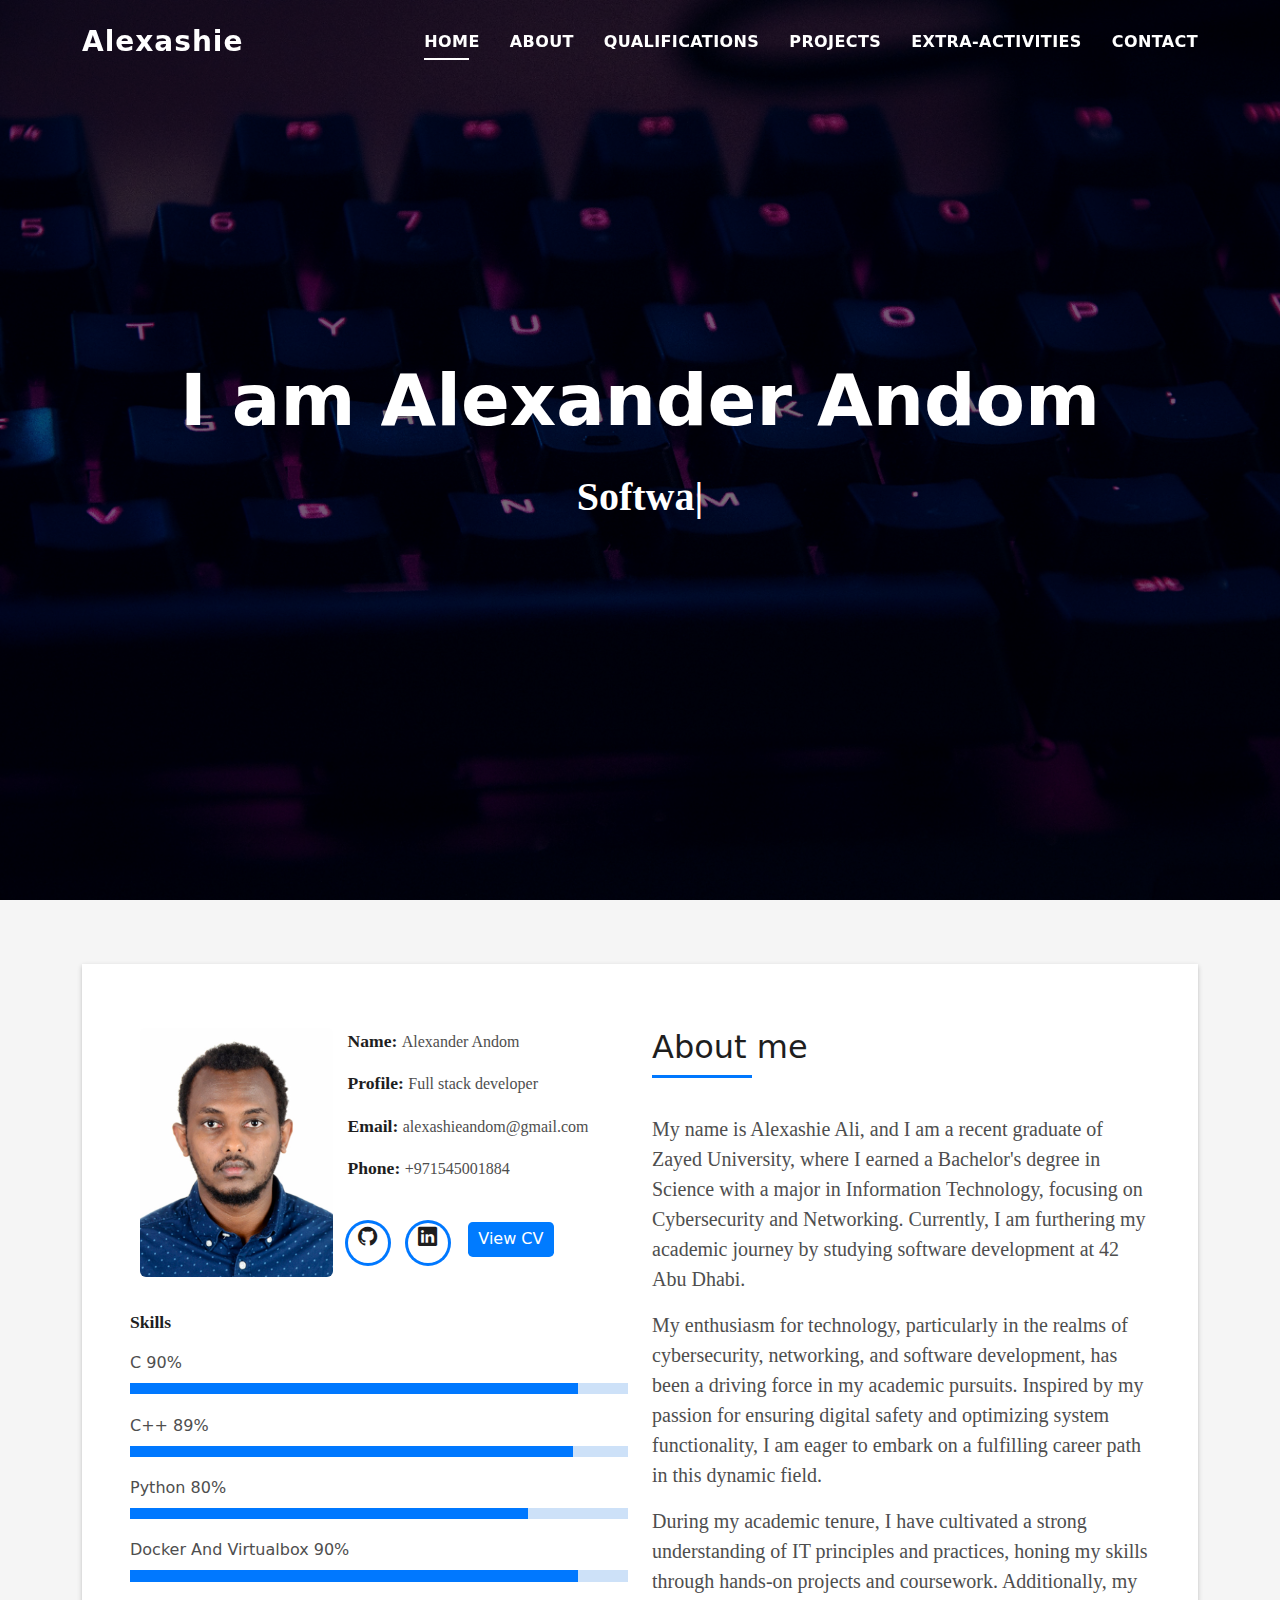
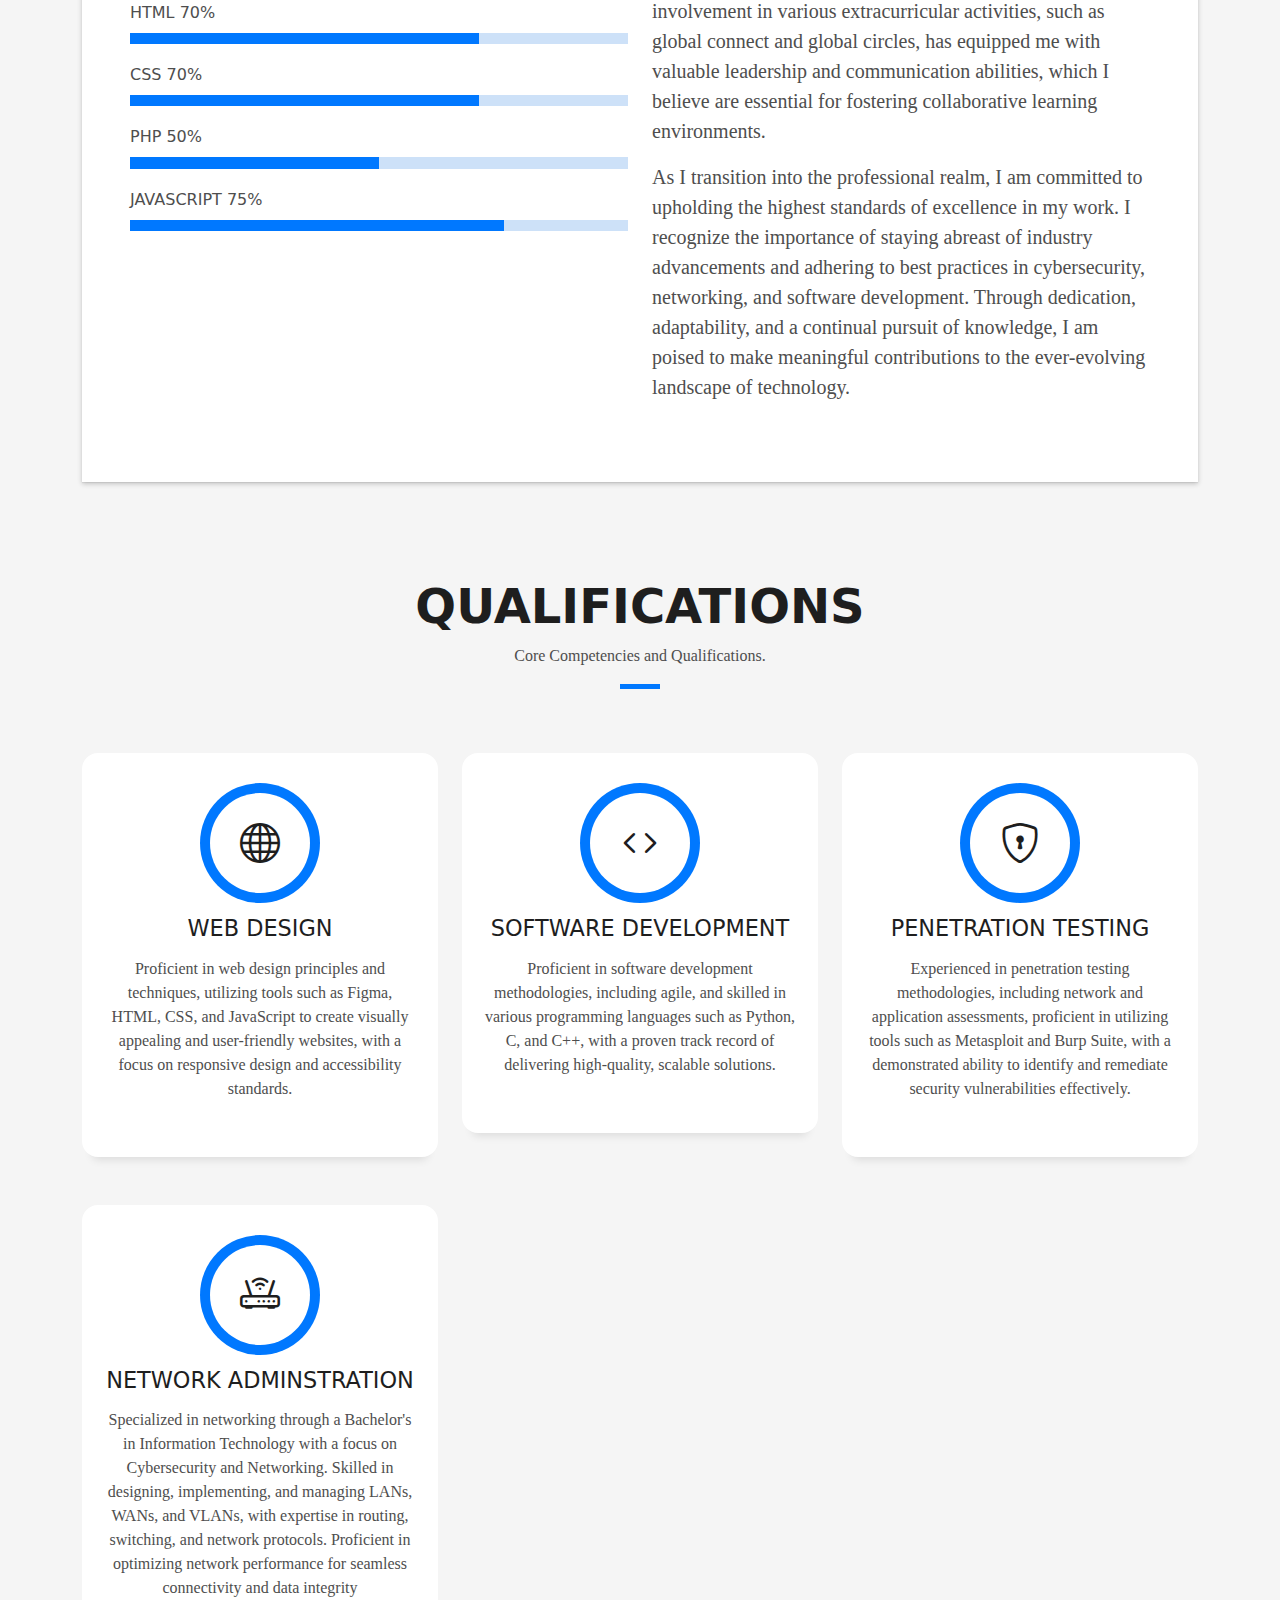
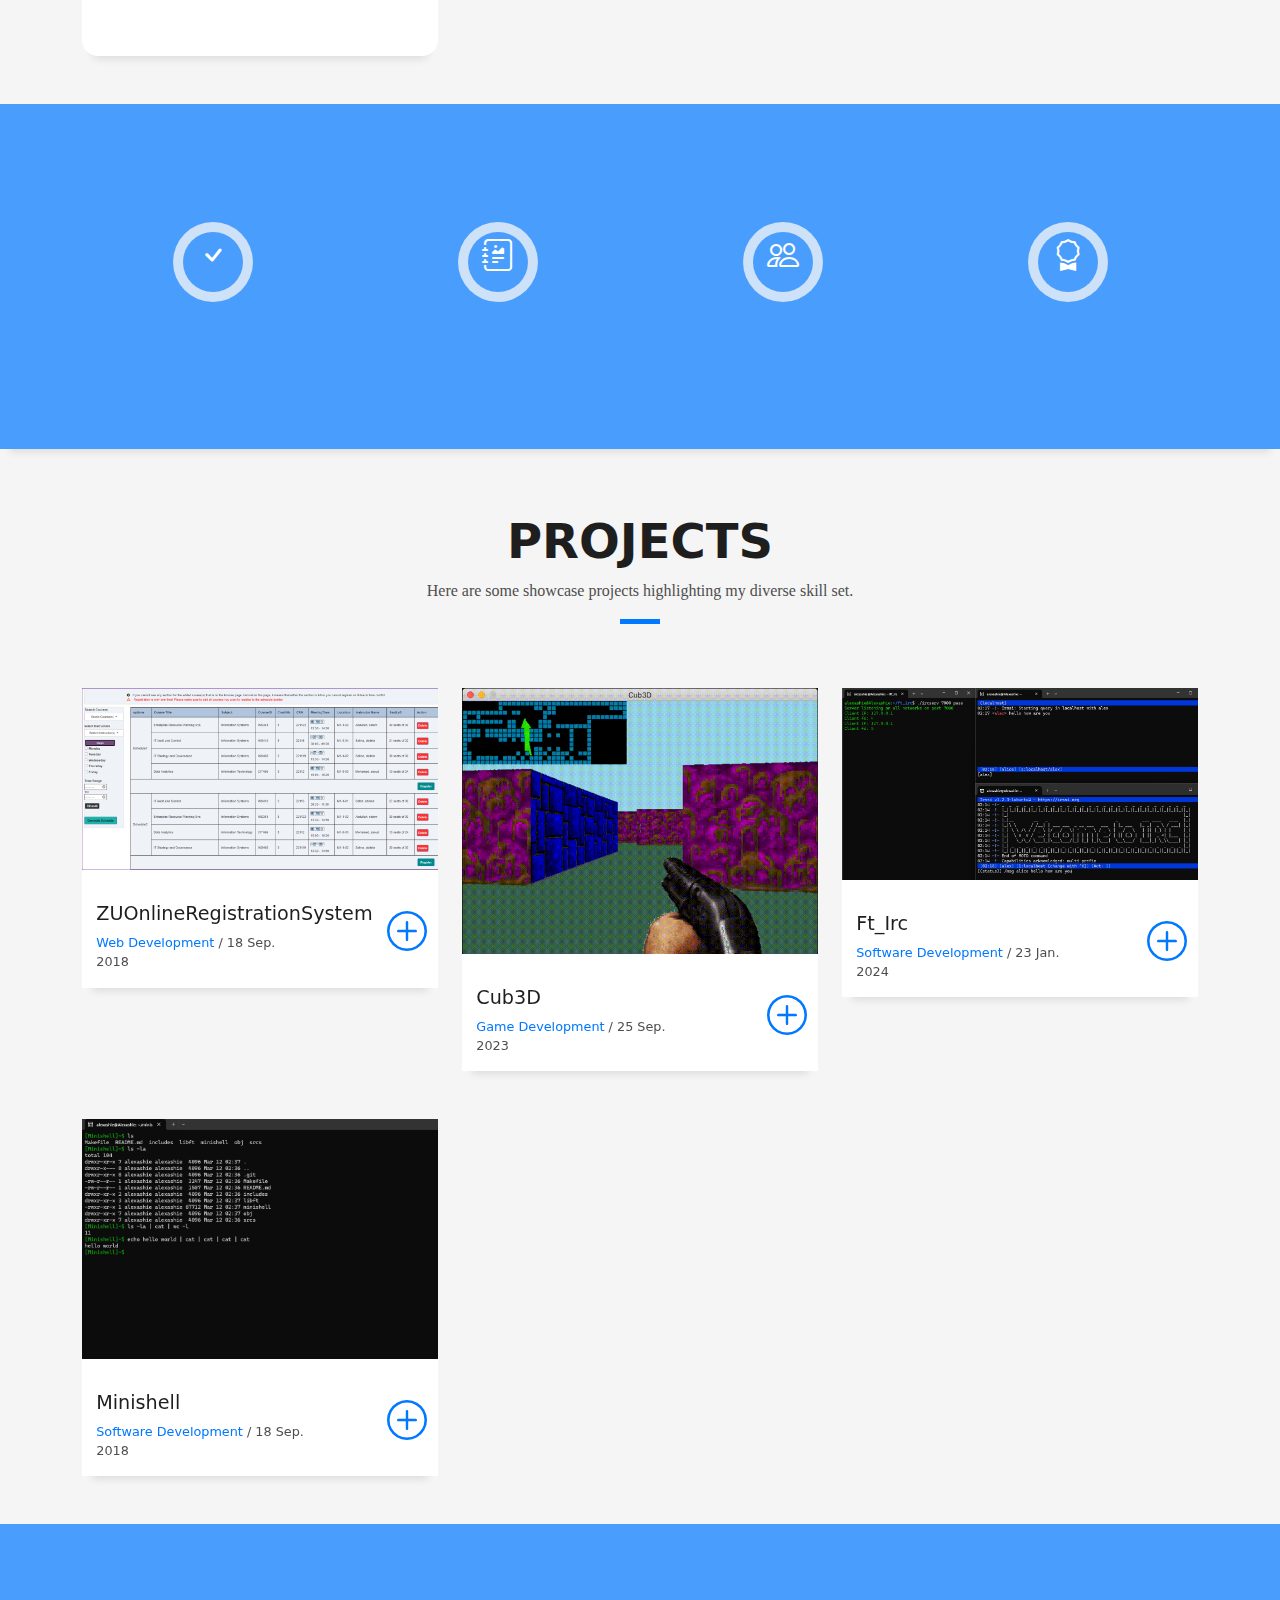
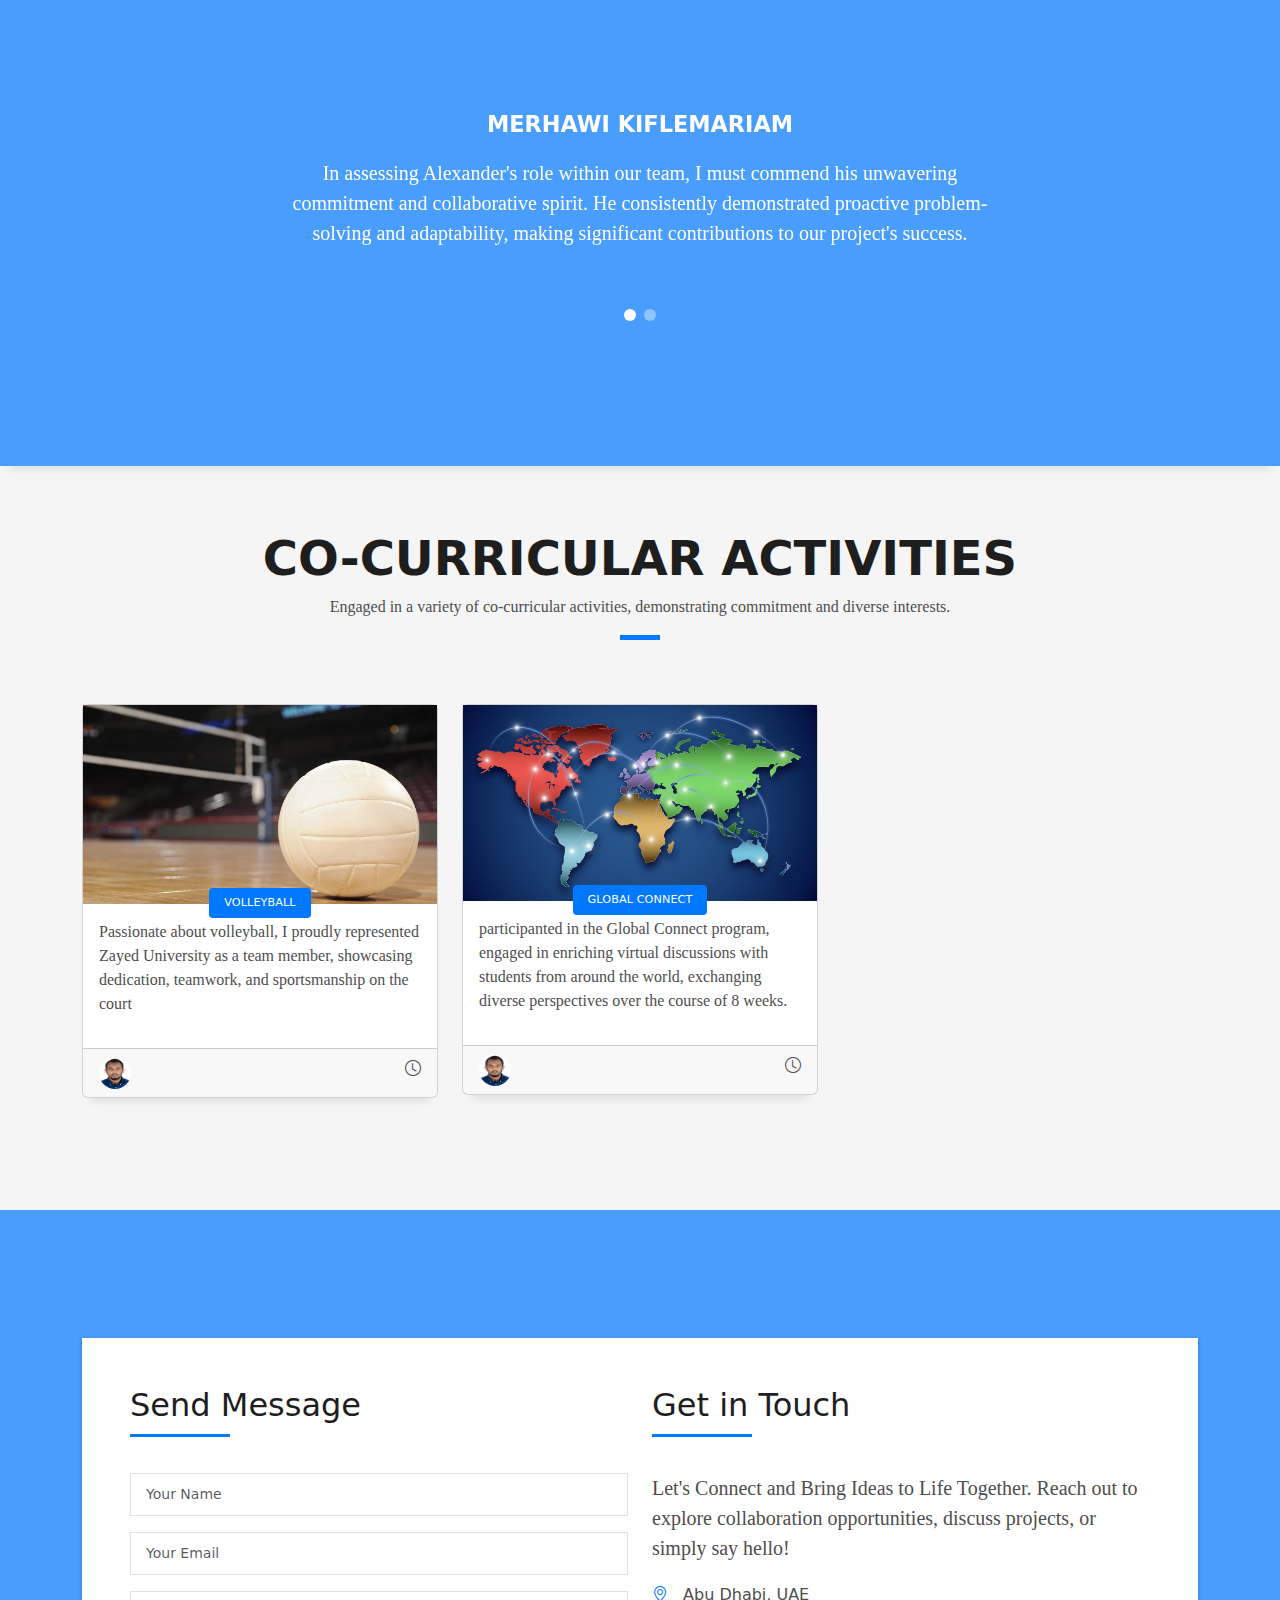
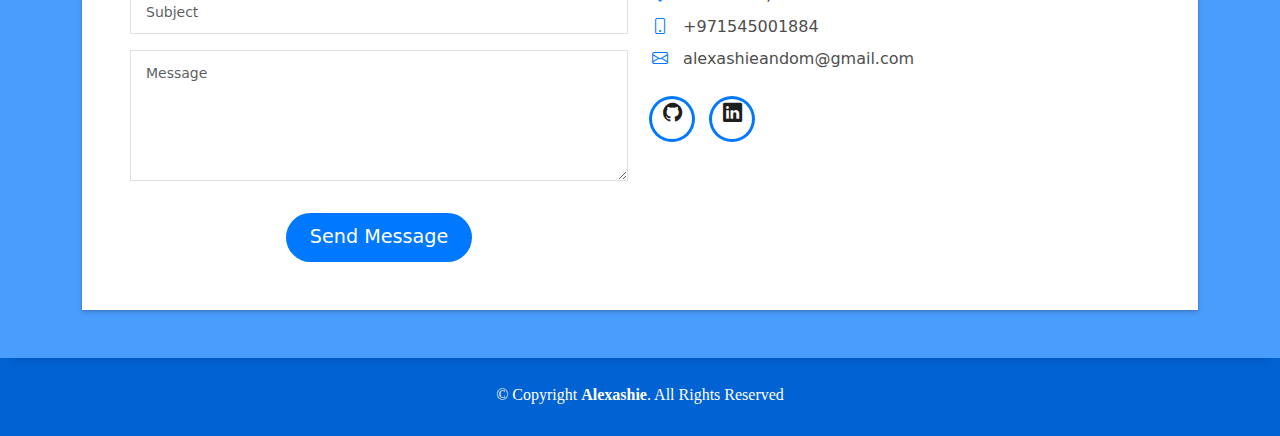
==== index.html @ c7b8df03 "epor" ====
<!DOCTYPE html>
<html lang="en">

<head>
  <meta charset="utf-8">
  <meta content="width=device-width, initial-scale=1.0" name="viewport">

  <title>AlexAshie Bootstrap Portfolio Template - Index</title>
  <meta content="" name="description">
  <meta content="" name="keywords">

  <!-- Favicons -->
  <link href="assets/img/favicon.png" rel="icon">
  <link href="assets/img/apple-touch-icon.png" rel="apple-touch-icon">

  <!-- Vendor CSS Files -->
  <link href="assets/vendor/bootstrap/css/bootstrap.min.css" rel="stylesheet">
  <link href="assets/vendor/bootstrap-icons/bootstrap-icons.css" rel="stylesheet">
  <link href="assets/vendor/glightbox/css/glightbox.min.css" rel="stylesheet">
  <link href="assets/vendor/swiper/swiper-bundle.min.css" rel="stylesheet">

  <!-- Template Main CSS File -->
  <link href="assets/css/style.css" rel="stylesheet">

</head>

<body>

  <!-- ======= Header ======= -->
  <header id="header" class="fixed-top">
    <div class="container d-flex align-items-center justify-content-between">

      <h1 class="logo"><a href="index.html">Alexashie</a></h1>
      <!-- Uncomment below if you prefer to use an image logo -->
      <!-- <a href="index.html" class="logo"><img src="assets/img/logo.png" alt="" class="img-fluid"></a>-->

      <nav id="navbar" class="navbar">
        <ul>
          <li><a class="nav-link scrollto active" href="#hero">Home</a></li>
          <li><a class="nav-link scrollto" href="#about">About</a></li>
          <li><a class="nav-link scrollto" href="#services">Qualifications</a></li>
          <li><a class="nav-link scrollto " href="#work">Projects</a></li>
          <li><a class="nav-link scrollto " href="#blog">extra-activities</a></li>
          <!-- <li class="dropdown"><a href="#"><span>Drop Down</span> <i class="bi bi-chevron-down"></i></a>
          </li> -->
          <li><a class="nav-link scrollto" href="#contact">Contact</a></li>
        </ul>
        <i class="bi bi-list mobile-nav-toggle"></i>
      </nav><!-- .navbar -->

    </div>
  </header><!-- End Header -->

  <!-- ======= Hero Section ======= -->
  <div id="hero" class="hero route bg-image" style="background-image: url(assets/img/mybg2.jpg)">
    <div class="overlay-itro"></div>
    <div class="hero-content display-table">
      <div class="table-cell">
        <div class="container">
          <!--<p class="display-6 color-d">Hello, world!</p>-->
          <h1 class="hero-title mb-4">I am Alexander Andom</h1>
          <p class="hero-subtitle"><span class="typed" data-typed-items="Software Developer, Penetration Tester, Network Adminstrator"></span></p>
          <!-- <p class="pt-3"><a class="btn btn-primary btn js-scroll px-4" href="#about" role="button">Learn More</a></p> -->
        </div>
      </div>
    </div>
  </div><!-- End Hero Section -->

  <main id="main">

    <!-- ======= About Section ======= -->
    <section id="about" class="about-mf sect-pt4 route">
      <div class="container">
        <div class="row">
          <div class="col-sm-12">
            <div class="box-shadow-full">
              <div class="row">
                <div class="col-md-6">
                  <div class="row">
                    <div class="col-sm-6 col-md-5">
                      <div class="about-img">
                        <img src="assets/img/testimonial-3.jpeg" class="img-fluid rounded b-shadow-a" alt="">
                      </div>
                    </div>
                    <div class="col-sm-6 col-md-7">
                      <div class="about-info">
                        <p><span class="title-s">Name: </span> <span>Alexander Andom</span></p>
                        <p><span class="title-s">Profile: </span> <span>Full stack developer</span></p>
                        <p><span class="title-s">Email: </span> <span>alexashieandom@gmail.com</span></p>
                        <p><span class="title-s">Phone: </span> <span>+971545001884</span></p>
                        <div class="socials">
                          <ul>
                            <li><a href="https://github.com/aandom"><span class="ico-circle"><i class="bi bi-github"></i></span></a></li>
                            <li><a href="www.linkedin.com/in/alexander-andom-solomon"><span class="ico-circle"><i class="bi bi-linkedin"></i></span></a></li>
                            <li><a href="assets/img/AlexUpdatedcv.pdf " target="_blank" class="button">View CV</a> </li>
                          </ul>
                        </div>  
                      </div>
                    </div>
                  </div>
                  <div class="skill-mf">
                    <p class="title-s">Skills</p>
                    <span>C</span> <span class="pull-right">90%</span>
                    <div class="progress">
                      <div class="progress-bar" role="progressbar" style="width: 90%;" aria-valuenow="90" aria-valuemin="0" aria-valuemax="100"></div>
                    </div>
                    <span>C++</span> <span class="pull-right">89%</span>
                    <div class="progress">
                      <div class="progress-bar" role="progressbar" style="width: 89%;" aria-valuenow="89" aria-valuemin="0" aria-valuemax="100"></div>
                    </div>
                    <span>Python</span> <span class="pull-right">80%</span>
                    <div class="progress">
                      <div class="progress-bar" role="progressbar" style="width: 80%;" aria-valuenow="80" aria-valuemin="0" aria-valuemax="100"></div>
                    </div>
                    <span>Docker And Virtualbox</span> <span class="pull-right">90%</span>
                    <div class="progress">
                      <div class="progress-bar" role="progressbar" style="width: 90%;" aria-valuenow="90" aria-valuemin="0" aria-valuemax="100"></div>
                    </div>
                    <span>HTML</span> <span class="pull-right">70%</span>
                    <div class="progress">
                      <div class="progress-bar" role="progressbar" style="width: 70%;" aria-valuenow="70" aria-valuemin="0" aria-valuemax="100"></div>
                    </div>
                    <span>CSS</span> <span class="pull-right">70%</span>
                    <div class="progress">
                      <div class="progress-bar" role="progressbar" style="width: 70%" aria-valuenow="70" aria-valuemin="0" aria-valuemax="100"></div>
                    </div>
                    <span>PHP</span> <span class="pull-right">50%</span>
                    <div class="progress">
                      <div class="progress-bar" role="progressbar" style="width: 50%" aria-valuenow="50" aria-valuemin="0" aria-valuemax="100"></div>
                    </div>
                    <span>JAVASCRIPT</span> <span class="pull-right">75%</span>
                    <div class="progress">
                      <div class="progress-bar" role="progressbar" style="width: 75%" aria-valuenow="75" aria-valuemin="0" aria-valuemax="100"></div>
                    </div>
                  </div>
                </div>
                <div class="col-md-6">
                  <div class="about-me pt-4 pt-md-0">
                    <div class="title-box-2">
                      <h5 class="title-left">
                        About me
                      </h5>
                    </div>
                    <p class="lead">
                      My name is Alexashie Ali, and I am a recent graduate of Zayed University, 
                      where I earned a Bachelor's degree in Science with a major in Information Technology, 
                      focusing on Cybersecurity and Networking. Currently, I am furthering my academic journey 
                      by studying software development at 42 Abu Dhabi. 
                    </p>
                    <p class="lead">
                      My enthusiasm for technology, particularly in the realms of cybersecurity, networking, and 
                      software development, has been a driving force in my academic pursuits. Inspired by my passion 
                      for ensuring digital safety and optimizing system functionality, I am eager to embark on a fulfilling 
                      career path in this dynamic field. 
                    </p>
                    <p class="lead">
                      During my academic tenure, I have cultivated a strong understanding of IT principles and practices, honing 
                      my skills through hands-on projects and coursework. Additionally, my involvement in various extracurricular 
                      activities, such as global connect and global circles, has equipped me with valuable leadership and communication 
                      abilities, which I believe are essential for fostering collaborative learning environments. 
                    </p>
                    <p class="lead">
                      As I transition into the professional realm, I am committed to upholding the highest standards of excellence in my work. 
                      I recognize the importance of staying abreast of industry advancements and adhering to best practices in cybersecurity, networking, 
                      and software development. Through dedication, adaptability, and a continual pursuit of knowledge, I am poised to make meaningful contributions 
                      to the ever-evolving landscape of technology. 
                    </p>
                  </div>
                </div>
              </div>
            </div>
          </div>
        </div>
      </div>
    </section><!-- End About Section -->

    <!-- ======= Services Section ======= -->
    <section id="services" class="services-mf pt-5 route">
      <div class="container">
        <div class="row">
          <div class="col-sm-12">
            <div class="title-box text-center">
              <h3 class="title-a">
                Qualifications
              </h3>
              <p class="subtitle-a">
                Core Competencies and Qualifications.
              </p>
              <div class="line-mf"></div>
            </div>
          </div>
        </div>
        <div class="row">
          <div class="col-md-4">
            <div class="service-box">
              <div class="service-ico">
                <span class="ico-circle"><i class="bi bi-globe"></i></span>
              </div>
              <div class="service-content">
                <h2 class="s-title">Web Design</h2>
                <p class="s-description text-center">
                  Proficient in web design principles and techniques, utilizing tools such as Figma, 
                  HTML, CSS, and JavaScript to create visually appealing and user-friendly websites, with a 
                  focus on responsive design and accessibility standards.
                </p>
              </div>
            </div>
          </div>
          <div class="col-md-4">
            <div class="service-box">
              <div class="service-ico">
                <span class="ico-circle"><i class="bi bi-code"></i></span>
              </div>
              <div class="service-content">
                <h2 class="s-title">Software Development</h2>
                <p class="s-description text-center">
                  Proficient in software development methodologies, including agile, and skilled 
                  in various programming languages such as Python, C, and C++, with a proven track 
                  record of delivering high-quality, scalable solutions.
                </p>
              </div>
            </div>
          </div>
          <div class="col-md-4">
            <div class="service-box">
              <div class="service-ico">
                <span class="ico-circle"><i class="bi bi-shield-lock"></i></span>
              </div>
              <div class="service-content">
                <h2 class="s-title">Penetration Testing</h2>
                <p class="s-description text-center">
                  Experienced in penetration testing methodologies, including network and application 
                  assessments, proficient in utilizing tools such as Metasploit and Burp Suite, with a 
                  demonstrated ability to identify and remediate security vulnerabilities effectively.
                </p>
              </div>
            </div>
          </div>
          <div class="col-md-4">
            <div class="service-box">
              <div class="service-ico">
                <span class="ico-circle"><i class="bi bi-router"></i></span>
              </div>
              <div class="service-content">
                <h2 class="s-title">Network Adminstration</h2>
                <p class="s-description text-center">
                  Specialized in networking through a Bachelor's in Information Technology with a focus on Cybersecurity 
                  and Networking. Skilled in designing, implementing, and managing LANs, WANs, and VLANs, with expertise 
                  in routing, switching, and network protocols. Proficient in optimizing network performance for seamless connectivity and data integrity
                </p>
              </div>
            </div>
          </div>
        </div>
      </div>
    </section><!-- End Services Section -->

    <!-- ======= Counter Section ======= -->
    <div class="section-counter paralax-mf bg-image" style="background-image: url(assets/img/counters-bg.jpg)">
      <div class="overlay-mf"></div>
      <div class="container position-relative">
        <div class="row">
          <div class="col-sm-3 col-lg-3">
            <div class="counter-box counter-box pt-4 pt-md-0">
              <div class="counter-ico">
                <span class="ico-circle"><i class="bi bi-check"></i></span>
              </div>
              <div class="counter-num">
                <span class="counter-text"></span>
              </div>
            </div>
          </div>
          <div class="col-sm-3 col-lg-3">
            <div class="counter-box pt-4 pt-md-0">
              <div class="counter-ico">
                <span class="ico-circle"><i class="bi bi-journal-richtext"></i></span>
              </div>
              <div class="counter-num">
                <span class="counter-text"></span>
              </div>
            </div>
          </div>
          <div class="col-sm-3 col-lg-3">
            <div class="counter-box pt-4 pt-md-0">
              <div class="counter-ico">
                <span class="ico-circle"><i class="bi bi-people"></i></span>
              </div>
              <div class="counter-num">
                <span class="counter-text"></span>
              </div>
            </div>
          </div>
          <div class="col-sm-3 col-lg-3">
            <div class="counter-box pt-4 pt-md-0">
              <div class="counter-ico">
                <span class="ico-circle"><i class="bi bi-award"></i></span>
              </div>
              <div class="counter-num">
                <span class="counter-text"></span>
              </div>
            </div>
          </div>
        </div>
      </div>
    </div><!-- End Counter Section -->

    <!-- ======= Portfolio Section ======= -->
    <section id="work" class="portfolio-mf sect-pt4 route">
      <div class="container">
        <div class="row">
          <div class="col-sm-12">
            <div class="title-box text-center">
              <h3 class="title-a">
                Projects
              </h3>
              <p class="subtitle-a">
                Here are some showcase projects highlighting my diverse skill set.
              </p>
              <div class="line-mf"></div>
            </div>
          </div>
        </div>
        <div class="row">
          <div class="col-md-4">
            <div class="work-box">
              <a href="assets/img/pro-12.png" data-gallery="portfolioGallery" class="portfolio-lightbox">
                <div class="work-img">
                  <img src="assets/img/pro-12.png" alt="" class="img-fluid">
                </div>
              </a>
              <div class="work-content">
                <div class="row">
                  <div class="col-sm-8">
                    <h2 class="w-title">ZUOnlineRegistrationSystem</h2>
                    <div class="w-more">
                      <span class="w-ctegory">Web Development</span> / <span class="w-date">18 Sep. 2018</span>
                    </div>
                  </div>
                  <div class="col-sm-4">
                    <div class="w-like">
                      <a href="pro-2.html"> <span class="bi bi-plus-circle"></span></a>
                    </div>
                  </div>
                </div>
              </div>
            </div>
          </div>
          <div class="col-md-4">
            <div class="work-box">
              <a href="assets/img/pro-2.png" data-gallery="portfolioGallery" class="portfolio-lightbox">
                <div class="work-img">
                  <img src="assets/img/pro-2.png" alt="" class="img-fluid">
                </div>
              </a>
              <div class="work-content">
                <div class="row">
                  <div class="col-sm-8">
                    <h2 class="w-title">Cub3D</h2>
                    <div class="w-more">
                      <span class="w-ctegory">Game Development</span> / <span class="w-date">25 Sep. 2023</span>
                    </div>
                  </div>
                  <div class="col-sm-4">
                    <div class="w-like">
                      <a href="pro-2.html"> <span class="bi bi-plus-circle"></span></a>
                    </div>
                  </div>
                </div>
              </div>
            </div>
          </div>
          <div class="col-md-4">
            <div class="work-box">
              <a href="assets/img/pro-3.png" data-gallery="portfolioGallery" class="portfolio-lightbox">
                <div class="work-img">
                  <img src="assets/img/pro-3.png" alt="" class="img-fluid">
                </div>
              </a>
              <div class="work-content">
                <div class="row">
                  <div class="col-sm-8">
                    <h2 class="w-title">Ft_Irc</h2>
                    <div class="w-more">
                      <span class="w-ctegory">Software Development</span> / <span class="w-date">23 Jan. 2024</span>
                    </div>
                  </div>
                  <div class="col-sm-4">
                    <div class="w-like">
                      <a href="pro-2.html"> <span class="bi bi-plus-circle"></span></a>
                    </div>
                  </div>
                </div>
              </div>
            </div>
          </div>
          <div class="col-md-4">
            <div class="work-box">
              <a href="assets/img/pro-4.png" data-gallery="portfolioGallery" class="portfolio-lightbox">
                <div class="work-img">
                  <img src="assets/img/pro-4.png" alt="" class="img-fluid">
                </div>
              </a>
              <div class="work-content">
                <div class="row">
                  <div class="col-sm-8">
                    <h2 class="w-title">Minishell</h2>
                    <div class="w-more">
                      <span class="w-ctegory">Software Development</span> / <span class="w-date">18 Sep. 2018</span>
                    </div>
                  </div>
                  <div class="col-sm-4">
                    <div class="w-like">
                      <a href="pro-2.html"> <span class="bi bi-plus-circle"></span></a>
                    </div>
                  </div>
                </div>
              </div>
            </div>
          </div>
        </div>
      </div>
    </section><!-- End Portfolio Section -->

    <!-- ======= Testimonials Section ======= -->
    <div class="testimonials paralax-mf bg-image" style="background-image: url(assets/img/overlay-bg.jpg)">
      <div class="overlay-mf"></div>
      <div class="container">
        <div class="row">
          <div class="col-md-12">

            <div class="testimonials-slider swiper" data-aos="fade-up" data-aos-delay="100">
              <div class="swiper-wrapper">

                <div class="swiper-slide">
                  <div class="testimonial-box">
                    <div class="author-test">
                      <img src="" alt="" class="rounded-circle b-shadow-a">
                      <span class="author">Merhawi Kiflemariam</span>
                    </div>
                    <div class="content-test">
                      <p class="description lead">
                        In assessing Alexander's role within our team, I must commend his unwavering commitment and collaborative 
                        spirit. He consistently demonstrated proactive problem-solving and adaptability, making 
                        significant contributions to our project's success.
                      </p>
                    </div>
                  </div>
                </div><!-- End testimonial item -->

                <div class="swiper-slide">
                  <div class="testimonial-box">
                    <div class="author-test">
                      <img src="" alt="" class="rounded-circle b-shadow-a">
                      <span class="author">Tomas Petros</span>
                    </div>
                    <div class="content-test">
                      <p class="description lead">
                        your dedication and team spirit made our project journey truly memorable. Your willingness to 
                        collaborate and support the team at every turn was commendable, and it significantly contributed 
                        to our success. Thank you for being an invaluable part of our group.
                      </p>
                    </div>
                  </div>
                </div><!-- End testimonial item -->
              </div>
              <div class="swiper-pagination"></div>
            </div>

            <!-- <div id="testimonial-mf" class="owl-carousel owl-theme">
          
        </div> -->
          </div>
        </div>
      </div>
    </div><!-- End Testimonials Section -->

    <!-- ======= Blog Section ======= -->
    <section id="blog" class="blog-mf sect-pt4 route">
      <div class="container">
        <div class="row">
          <div class="col-sm-12">
            <div class="title-box text-center">
              <h3 class="title-a">
                Co-curricular activities
              </h3>
              <p class="subtitle-a">
                Engaged in a variety of co-curricular activities, demonstrating commitment and diverse interests.
              </p>
              <div class="line-mf"></div>
            </div>
          </div>
        </div>
        <div class="row">
          <div class="col-md-4">
            <div class="card card-blog">
              <div class="card-img">
                <a><img src="assets/img/val4.webp" alt="" class="img-fluid"></a>
              </div>
              <div class="card-body">
                <div class="card-category-box">
                  <div class="card-category">
                    <h6 class="category">Volleyball</h6>
                  </div>
                </div>
                <p class="card-description">
                  Passionate about volleyball, I proudly represented Zayed University as a team member, showcasing 
                  dedication, teamwork, and sportsmanship on the court
                </p>
              </div>
              <div class="card-footer">
                <div class="post-author">
                  <a >
                    <img src="assets/img/testimonial-3.jpeg" alt="" class="avatar rounded-circle">
                    <span class="author"></span>
                  </a>
                </div>
                <div class="post-date">
                  <span class="bi bi-clock"></span>
                </div>
              </div>
            </div>
          </div>
          <div class="col-md-4">
            <div class="card card-blog">
              <div class="card-img">
                <a ><img src="assets/img/global.png" alt="" class="img-fluid"></a>
              </div>
              <div class="card-body">
                <div class="card-category-box">
                  <div class="card-category">
                    <h6 class="category">Global Connect</h6>
                  </div>
                </div>
                <p class="card-description">
                  participanted in the Global Connect program, engaged in enriching virtual discussions 
                  with students from around the world, exchanging diverse perspectives over the course of 8 weeks.
                </p>
              </div>
              <div class="card-footer">
                <div class="post-author">
                  <a >
                    <img src="assets/img/testimonial-3.jpeg" alt="" class="avatar rounded-circle">
                    <span class="author"></span>
                  </a>
                </div>
                <div class="post-date">
                  <span class="bi bi-clock"></span>
                </div>
              </div>
            </div>
          </div>
        </div>
      </div>
    </section><!-- End Blog Section -->

    <!-- ======= Contact Section ======= -->
    <section id="contact" class="paralax-mf footer-paralax bg-image sect-mt4 route" style="background-image: url(assets/img/overlay-bg.jpg)">
      <div class="overlay-mf"></div>
      <div class="container">
        <div class="row">
          <div class="col-sm-12">
            <div class="contact-mf">
              <div id="contact" class="box-shadow-full">
                <div class="row">
                  <div class="col-md-6">
                    <div class="title-box-2">
                      <h5 class="title-left">
                        Send Message
                      </h5>
                    </div>
                    <div>
                      <form action="forms/contact.php" method="post" role="form" class="php-email-form">
                        <div class="row">
                          <div class="col-md-12 mb-3">
                            <div class="form-group">
                              <input type="text" name="name" class="form-control" id="name" placeholder="Your Name" required>
                            </div>
                          </div>
                          <div class="col-md-12 mb-3">
                            <div class="form-group">
                              <input type="email" class="form-control" name="email" id="email" placeholder="Your Email" required>
                            </div>
                          </div>
                          <div class="col-md-12 mb-3">
                            <div class="form-group">
                              <input type="text" class="form-control" name="subject" id="subject" placeholder="Subject" required>
                            </div>
                          </div>
                          <div class="col-md-12">
                            <div class="form-group">
                              <textarea class="form-control" name="message" rows="5" placeholder="Message" required></textarea>
                            </div>
                          </div>
                          <div class="col-md-12 text-center my-3">
                            <div class="loading">Loading</div>
                            <div class="error-message"></div>
                            <div class="sent-message">Your message has been sent. Thank you!</div>
                          </div>
                          <div class="col-md-12 text-center">
                            <button type="submit" class="button button-a button-big button-rouded">Send Message</button>
                          </div>
                        </div>
                      </form>
                    </div>
                  </div>
                  <div class="col-md-6">
                    <div class="title-box-2 pt-4 pt-md-0">
                      <h5 class="title-left">
                        Get in Touch
                      </h5>
                    </div>
                    <div class="more-info">
                      <p class="lead">
                        Let's Connect and Bring Ideas to Life Together. Reach out to explore collaboration opportunities, 
                        discuss projects, or simply say hello!
                      </p>
                      <ul class="list-ico">
                        <li><span class="bi bi-geo-alt"></span> Abu Dhabi, UAE</li>
                        <li><span class="bi bi-phone"></span> +971545001884</li>
                        <li><span class="bi bi-envelope"></span> alexashieandom@gmail.com</li>
                      </ul>
                    </div>
                    <div class="socials">
                      <ul>
                        <li><a href="https://github.com/aandom"><span class="ico-circle"><i class="bi bi-github"></i></span></a></li>
                        <li><a href="www.linkedin.com/in/alexander-andom-solomon"><span class="ico-circle"><i class="bi bi-linkedin"></i></span></a></li>
                      </ul>
                    </div>  
                  </div>
                </div>
              </div>
            </div>
          </div>
        </div>
      </div>
    </section><!-- End Contact Section -->

  </main><!-- End #main -->

  <!-- ======= Footer ======= -->
  <footer>
    <div class="container">
      <div class="row">
        <div class="col-sm-12">
          <div class="copyright-box">
            <p class="copyright">&copy; Copyright <strong>Alexashie</strong>. All Rights Reserved</p>
          </div>
        </div>
      </div>
    </div>
  </footer><!-- End  Footer -->

  <div id="preloader"></div>
  <a href="#" class="back-to-top d-flex align-items-center justify-content-center"><i class="bi bi-arrow-up-short"></i></a>

  <!-- Vendor JS Files -->
  <script src="assets/vendor/purecounter/purecounter_vanilla.js"></script>
  <script src="assets/vendor/bootstrap/js/bootstrap.bundle.min.js"></script>
  <script src="assets/vendor/glightbox/js/glightbox.min.js"></script>
  <script src="assets/vendor/swiper/swiper-bundle.min.js"></script>
  <script src="assets/vendor/typed.js/typed.umd.js"></script>
  <script src="assets/vendor/php-email-form/validate.js"></script>

  <!-- Template Main JS File -->
  <script src="assets/js/main.js"></script>

</body>

</html>
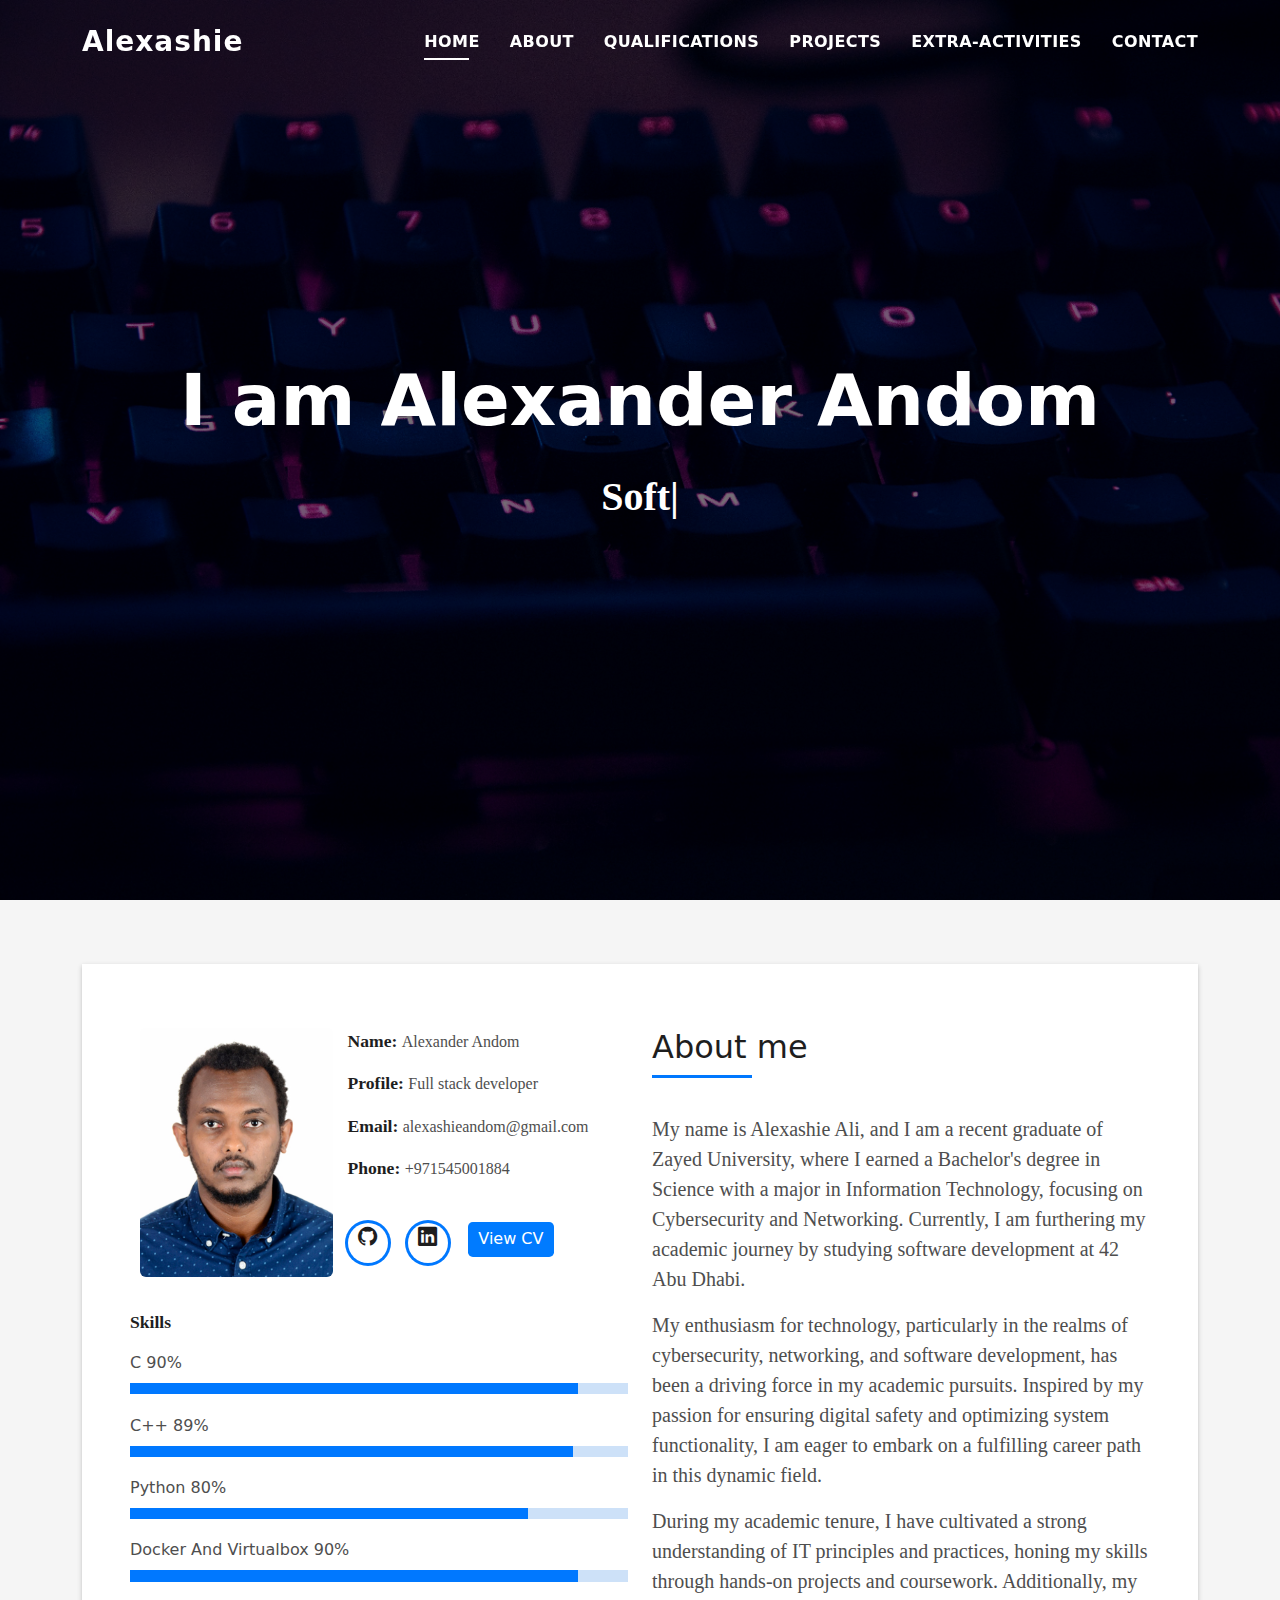
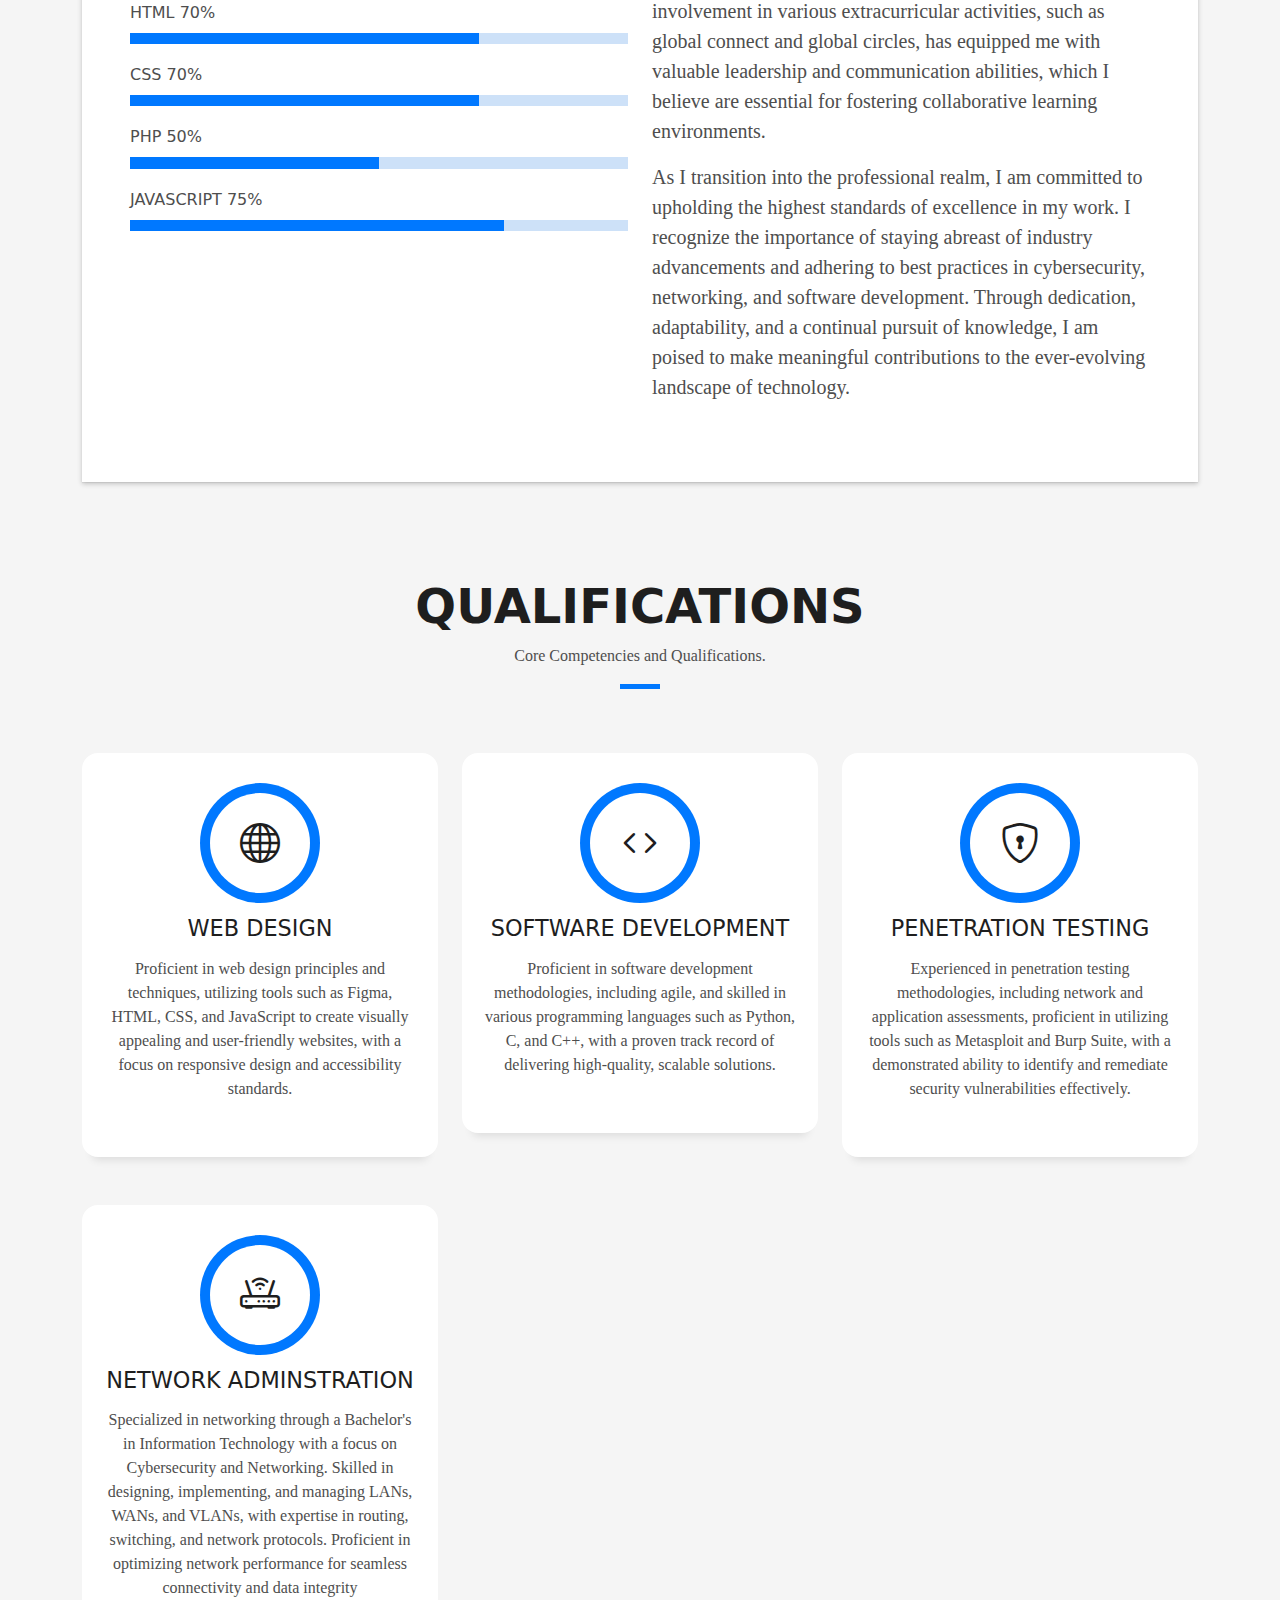
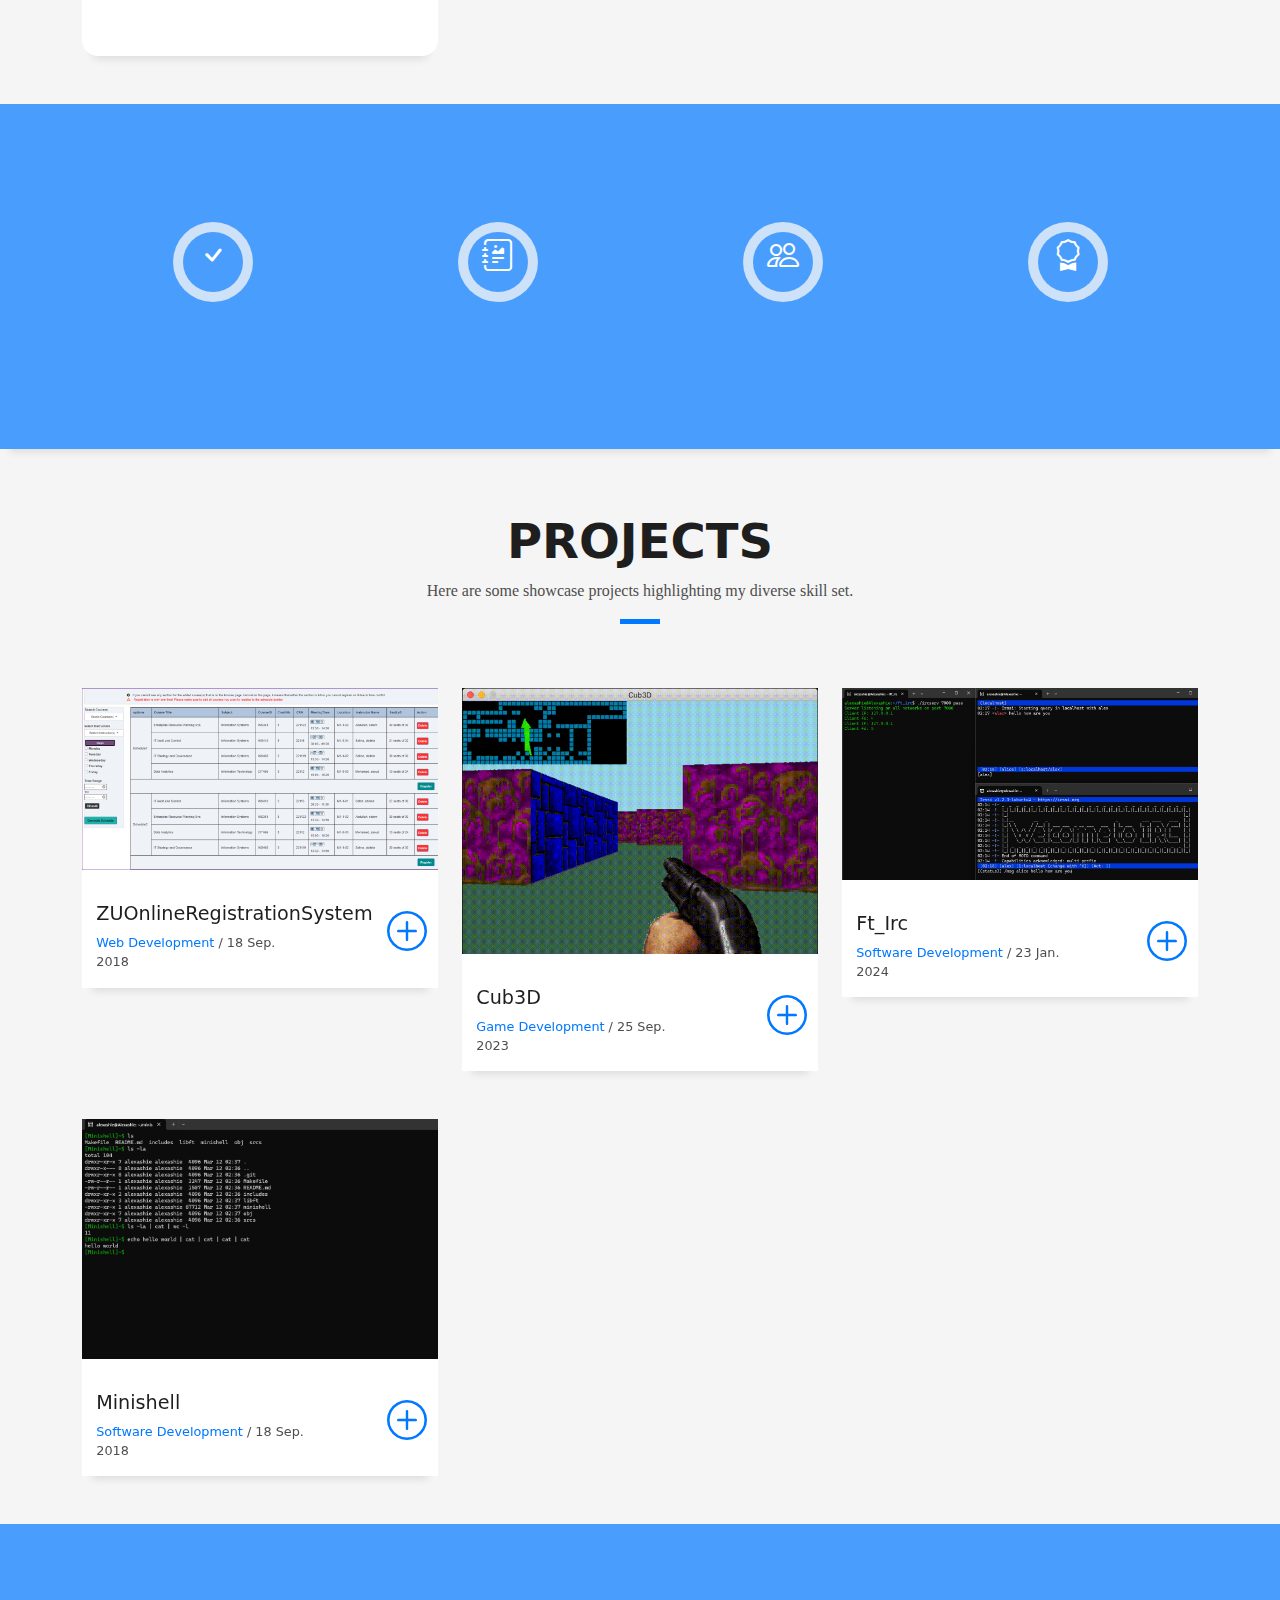
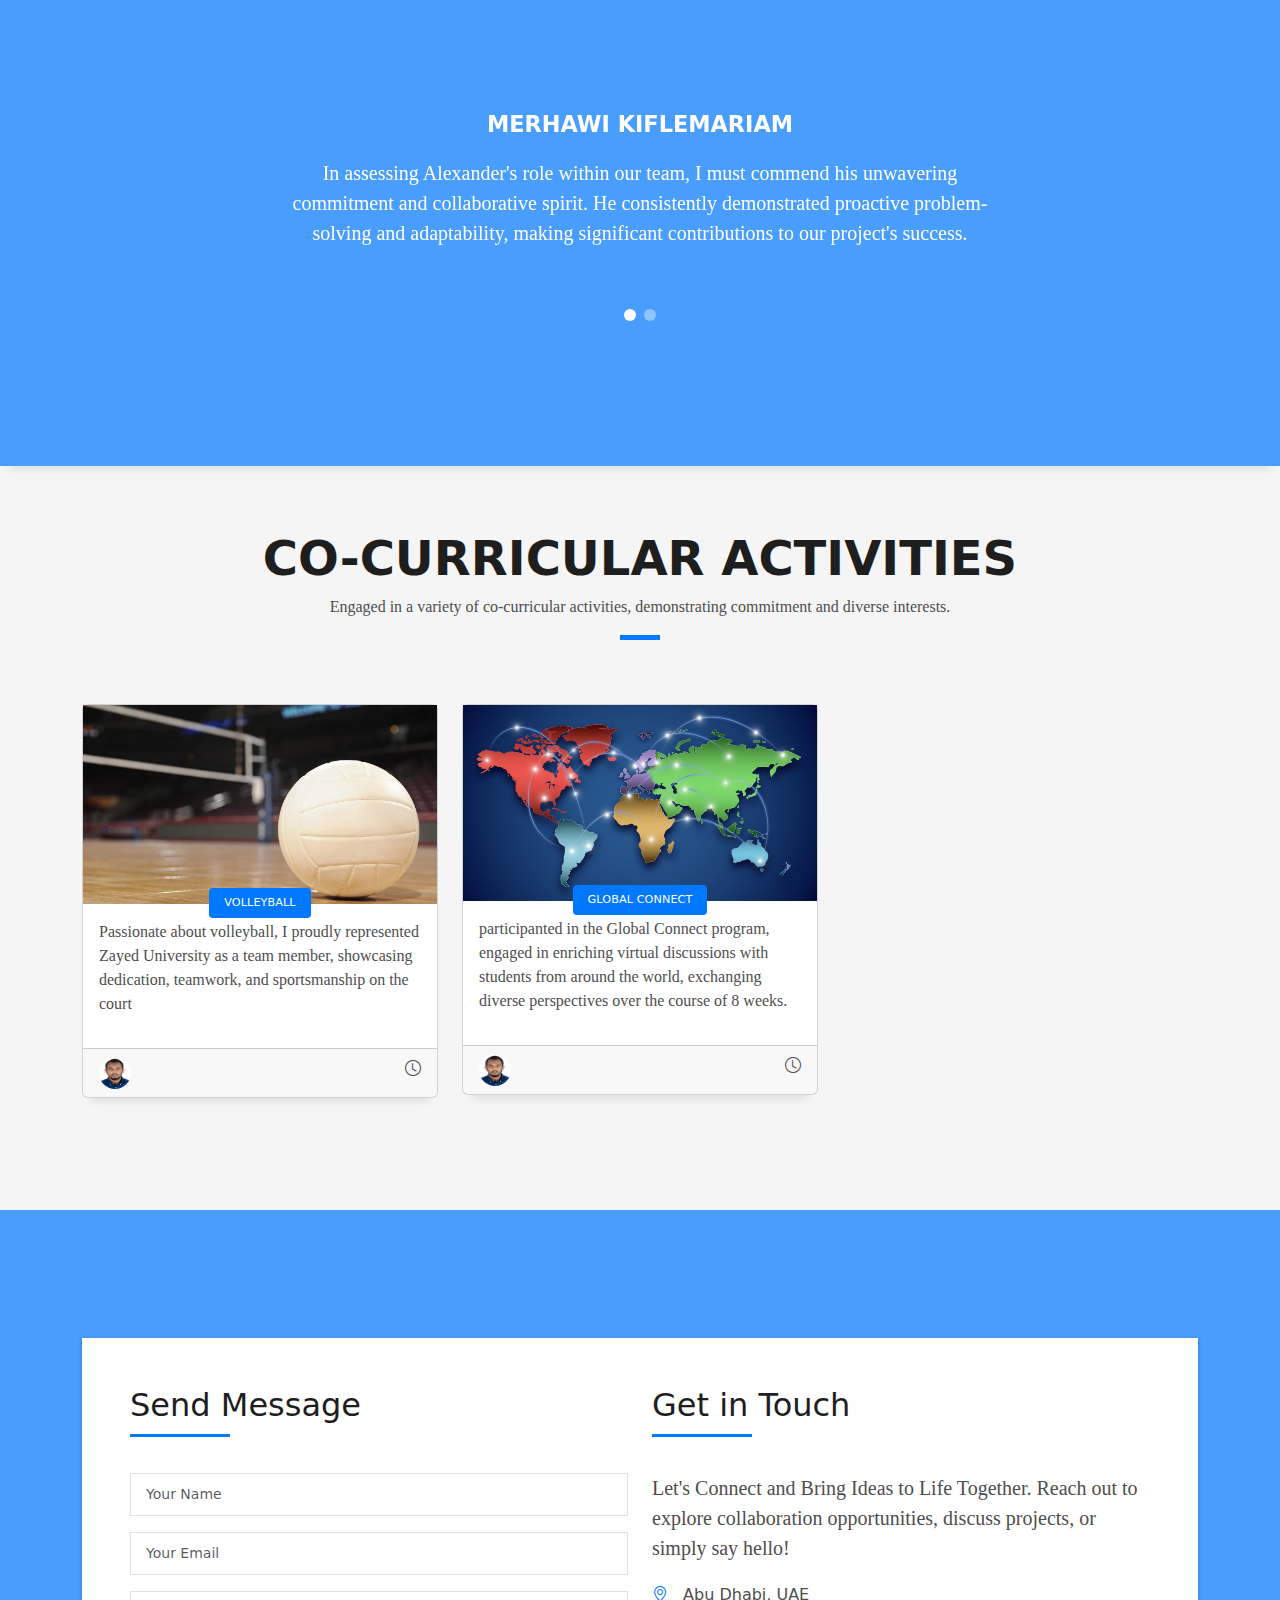
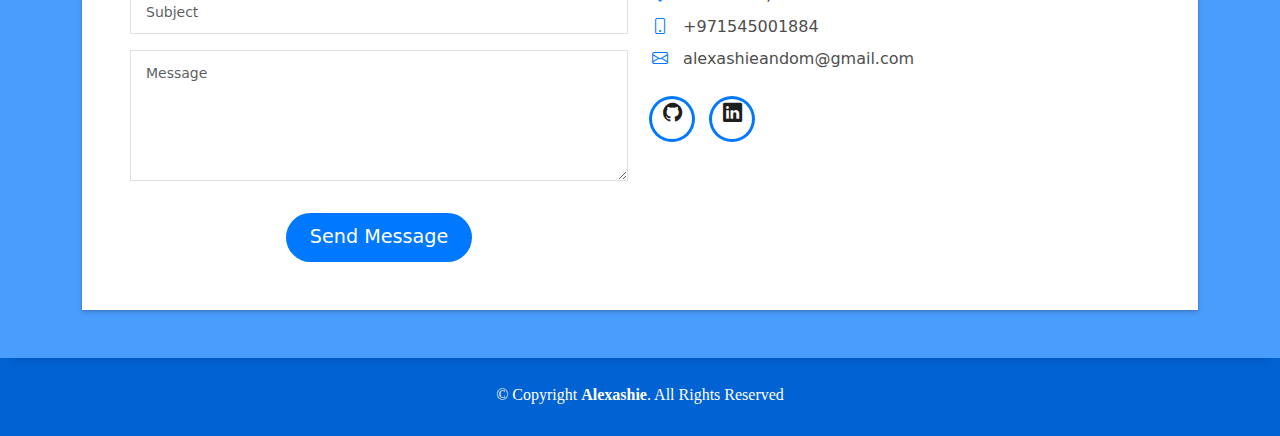
==== commit ce4642c4: "epor2" ====
--- a/index.html
+++ b/index.html
@@ -91,7 +91,7 @@
                         <div class="socials">
                           <ul>
                             <li><a href="https://github.com/aandom"><span class="ico-circle"><i class="bi bi-github"></i></span></a></li>
-                            <li><a href="www.linkedin.com/in/alexander-andom-solomon"><span class="ico-circle"><i class="bi bi-linkedin"></i></span></a></li>
+                            <li><a href="https://www.linkedin.com/in/alexander-andom-solomon/"><span class="ico-circle"><i class="bi bi-linkedin"></i></span></a></li>
                             <li><a href="assets/img/AlexUpdatedcv.pdf " target="_blank" class="button">View CV</a> </li>
                           </ul>
                         </div>  
